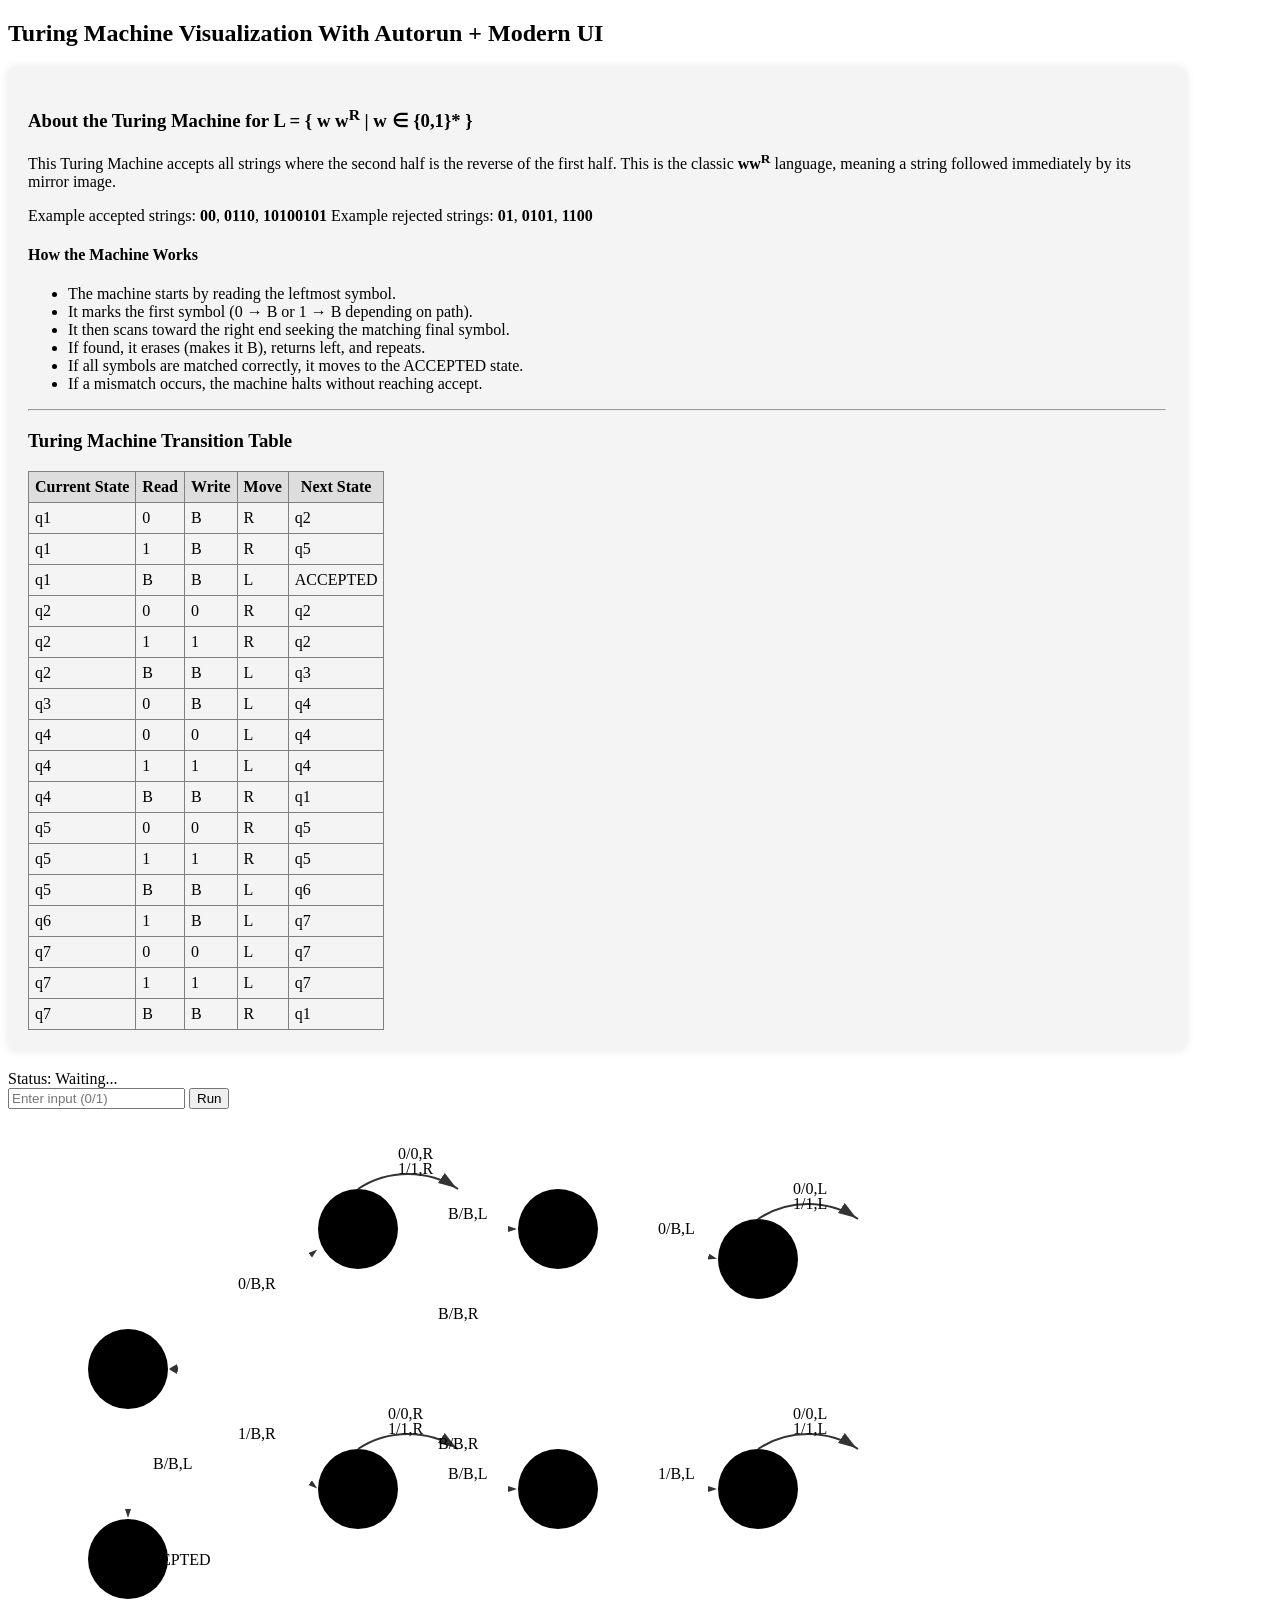
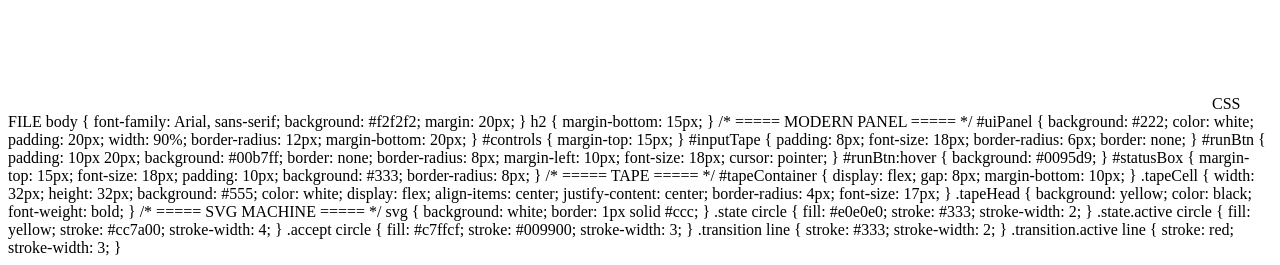
==== index.html @ 7444bf3f "index.html This is the front-end part of the website desc" ====
<!DOCTYPE html>
<html lang="en">
<head>
    <meta charset="UTF-8">
    <title>Turing Machine Visualizer</title>
    <link rel="stylesheet" href="style.css">
</head>
<body>

<h2>Turing Machine Visualization With Autorun + Modern UI</h2>
<div id="tmInfo" style="
    background:#f4f4f4;
    padding:20px;
    border-radius:8px;
    margin:20px 0;
    width: 90%;
    box-shadow:0 0 10px rgba(0,0,0,0.1);
">
    <h3>About the Turing Machine for L = { w w<sup>R</sup> | w ∈ {0,1}* }</h3>

    <p>
        This Turing Machine accepts all strings where the second half is the reverse 
        of the first half. This is the classic <b>ww<sup>R</sup></b> language, meaning a
        string followed immediately by its mirror image.
    </p>

    <p>
        Example accepted strings: <b>00</b>, <b>0110</b>, <b>10100101</b>  
        Example rejected strings: <b>01</b>, <b>0101</b>, <b>1100</b>
    </p>

    <h4>How the Machine Works</h4>
    <ul>
        <li>The machine starts by reading the leftmost symbol.</li>
        <li>It marks the first symbol (0 → B or 1 → B depending on path).</li>
        <li>It then scans toward the right end seeking the matching final symbol.</li>
        <li>If found, it erases (makes it B), returns left, and repeats.</li>
        <li>If all symbols are matched correctly, it moves to the ACCEPTED state.</li>
        <li>If a mismatch occurs, the machine halts without reaching accept.</li>
    </ul>

    <hr>

    <h3>Turing Machine Transition Table</h3>

    <table border="1" cellpadding="6" cellspacing="0" style="border-collapse:collapse;">
        <tr style="background:#ddd;">
            <th>Current State</th>
            <th>Read</th>
            <th>Write</th>
            <th>Move</th>
            <th>Next State</th>
        </tr>

        <!-- q1 -->
        <tr><td>q1</td><td>0</td><td>B</td><td>R</td><td>q2</td></tr>
        <tr><td>q1</td><td>1</td><td>B</td><td>R</td><td>q5</td></tr>
        <tr><td>q1</td><td>B</td><td>B</td><td>L</td><td>ACCEPTED</td></tr>

        <!-- q2 -->
        <tr><td>q2</td><td>0</td><td>0</td><td>R</td><td>q2</td></tr>
        <tr><td>q2</td><td>1</td><td>1</td><td>R</td><td>q2</td></tr>
        <tr><td>q2</td><td>B</td><td>B</td><td>L</td><td>q3</td></tr>

        <!-- q3 -->
        <tr><td>q3</td><td>0</td><td>B</td><td>L</td><td>q4</td></tr>

        <!-- q4 -->
        <tr><td>q4</td><td>0</td><td>0</td><td>L</td><td>q4</td></tr>
        <tr><td>q4</td><td>1</td><td>1</td><td>L</td><td>q4</td></tr>
        <tr><td>q4</td><td>B</td><td>B</td><td>R</td><td>q1</td></tr>

        <!-- q5 -->
        <tr><td>q5</td><td>0</td><td>0</td><td>R</td><td>q5</td></tr>
        <tr><td>q5</td><td>1</td><td>1</td><td>R</td><td>q5</td></tr>
        <tr><td>q5</td><td>B</td><td>B</td><td>L</td><td>q6</td></tr>

        <!-- q6 -->
        <tr><td>q6</td><td>1</td><td>B</td><td>L</td><td>q7</td></tr>

        <!-- q7 -->
        <tr><td>q7</td><td>0</td><td>0</td><td>L</td><td>q7</td></tr>
        <tr><td>q7</td><td>1</td><td>1</td><td>L</td><td>q7</td></tr>
        <tr><td>q7</td><td>B</td><td>B</td><td>R</td><td>q1</td></tr>

    </table>
</div>
<!-- Modern Control Panel -->
<div id="uiPanel">
    <div id="tapeContainer"></div>
    <div id="statusBox">Status: Waiting...</div>

    <div id="controls">
        <input type="text" id="inputTape" placeholder="Enter input (0/1)">
        <button id="runBtn">Run</button>
    </div>
</div>

<!-- Machine Diagram -->
<svg id="tmCanvas" width="1200" height="600">

    <!-- Arrowhead marker -->
    <defs>
        <marker id="arrow" markerWidth="10" markerHeight="10"
            refX="10" refY="3" orient="auto" markerUnits="strokeWidth">
            <path d="M0,0 L0,6 L9,3 z" fill="#333" />
        </marker>
    </defs>

    <!-- STATES -->
    <g class="state" id="q1" transform="translate(120,260)">
        <circle r="40"></circle>
        <text y="6">q1</text>
    </g>

    <g class="state" id="q2" transform="translate(350,120)">
        <circle r="40"></circle>
        <text y="6">q2</text>
    </g>

    <g class="state" id="q3" transform="translate(550,120)">
        <circle r="40"></circle>
        <text y="6">q3</text>
    </g>

    <g class="state" id="q4" transform="translate(750,150)">
        <circle r="40"></circle>
        <text y="6">q4</text>
    </g>

    <g class="state" id="q5" transform="translate(350,380)">
        <circle r="40"></circle>
        <text y="6">q5</text>
    </g>

    <g class="state" id="q6" transform="translate(550,380)">
        <circle r="40"></circle>
        <text y="6">q6</text>
    </g>

    <g class="state" id="q7" transform="translate(750,380)">
        <circle r="40"></circle>
        <text y="6">q7</text>
    </g>

    <g class="state accept" id="accepted" transform="translate(120,450)">
        <circle r="40"></circle>
        <text y="6">ACCEPTED</text>
    </g>

    <!-- ============= SELF LOOPS ============= -->

    <!-- q2 self-loop -->
    <path d="M350,80 C380,60 420,60 450,80"
          fill="transparent" stroke="#333" stroke-width="2" marker-end="url(#arrow)"></path>
    <text x="390" y="50">0/0,R</text>
    <text x="390" y="65">1/1,R</text>

    <!-- q4 self-loop -->
    <path d="M750,110 C780,90 820,90 850,110"
          fill="transparent" stroke="#333" stroke-width="2" marker-end="url(#arrow)"></path>
    <text x="785" y="85">0/0,L</text>
    <text x="785" y="100">1/1,L</text>

    <!-- q5 self-loop -->
    <path d="M350,340 C380,320 420,320 450,340"
          fill="transparent" stroke="#333" stroke-width="2" marker-end="url(#arrow)"></path>
    <text x="380" y="310">0/0,R</text>
    <text x="380" y="325">1/1,R</text>

    <!-- q7 self-loop -->
    <path d="M750,340 C780,320 820,320 850,340"
          fill="transparent" stroke="#333" stroke-width="2" marker-end="url(#arrow)"></path>
    <text x="785" y="310">0/0,L</text>
    <text x="785" y="325">1/1,L</text>

    <!-- ============= NEW q1 → ACCEPTED ============= -->
    <g class="transition" data-from="q1" data-to="accepted">
        <line x1="120" y1="300" x2="120" y2="410" marker-end="url(#arrow)"></line>
        <text x="145" y="360">B/B,L</text>
    </g>

    <!-- ============= MAIN TRANSITIONS ============= -->

    <g class="transition" data-from="q1" data-to="q2">
        <line x1="160" y1="260" x2="310" y2="140" marker-end="url(#arrow)"></line>
        <text x="230" y="180">0/B,R</text>
    </g>

    <g class="transition" data-from="q1" data-to="q5">
        <line x1="160" y1="260" x2="310" y2="380" marker-end="url(#arrow)"></line>
        <text x="230" y="330">1/B,R</text>
    </g>

    <g class="transition" data-from="q2" data-to="q3">
        <line x1="390" y1="120" x2="510" y2="120" marker-end="url(#arrow)"></line>
        <text x="440" y="110">B/B,L</text>
    </g>

    <g class="transition" data-from="q3" data-to="q4">
        <line x1="590" y1="120" x2="710" y2="150" marker-end="url(#arrow)"></line>
        <text x="650" y="125">0/B,L</text>
    </g>

    <g class="transition" data-from="q4" data-to="q1">
        <line x1="710" y1="150" x2="160" y2="260" marker-end="url(#arrow)"></line>
        <text x="430" y="210">B/B,R</text>
    </g>

    <g class="transition" data-from="q5" data-to="q6">
        <line x1="390" y1="380" x2="510" y2="380" marker-end="url(#arrow)"></line>
        <text x="440" y="370">B/B,L</text>
    </g>

    <g class="transition" data-from="q6" data-to="q7">
        <line x1="590" y1="380" x2="710" y2="380" marker-end="url(#arrow)"></line>
        <text x="650" y="370">1/B,L</text>
    </g>

    <g class="transition" data-from="q7" data-to="q1">
        <line x1="710" y1="380" x2="160" y2="260" marker-end="url(#arrow)"></line>
        <text x="430" y="340">B/B,R</text>
    </g>

</svg>
<script src="script.js"></script>
</body>
</html>

CSS FILE

body {
    font-family: Arial, sans-serif;
    background: #f2f2f2;
    margin: 20px;
}

h2 {
    margin-bottom: 15px;
}

/* ===== MODERN PANEL ===== */
#uiPanel {
    background: #222;
    color: white;
    padding: 20px;
    width: 90%;
    border-radius: 12px;
    margin-bottom: 20px;
}

#controls {
    margin-top: 15px;
}

#inputTape {
    padding: 8px;
    font-size: 18px;
    border-radius: 6px;
    border: none;
}

#runBtn {
    padding: 10px 20px;
    background: #00b7ff;
    border: none;
    border-radius: 8px;
    margin-left: 10px;
    font-size: 18px;
    cursor: pointer;
}

#runBtn:hover {
    background: #0095d9;
}

#statusBox {
    margin-top: 15px;
    font-size: 18px;
    padding: 10px;
    background: #333;
    border-radius: 8px;
}

/* ===== TAPE ===== */
#tapeContainer {
    display: flex;
    gap: 8px;
    margin-bottom: 10px;
}

.tapeCell {
    width: 32px;
    height: 32px;
    background: #555;
    color: white;
    display: flex;
    align-items: center;
    justify-content: center;
    border-radius: 4px;
    font-size: 17px;
}

.tapeHead {
    background: yellow;
    color: black;
    font-weight: bold;
}

/* ===== SVG MACHINE ===== */
svg {
    background: white;
    border: 1px solid #ccc;
}

.state circle {
    fill: #e0e0e0;
    stroke: #333;
    stroke-width: 2;
}

.state.active circle {
    fill: yellow;
    stroke: #cc7a00;
    stroke-width: 4;
}

.accept circle {
    fill: #c7ffcf;
    stroke: #009900;
    stroke-width: 3;
}

.transition line {
    stroke: #333;
    stroke-width: 2;
}

.transition.active line {
    stroke: red;
    stroke-width: 3;
}
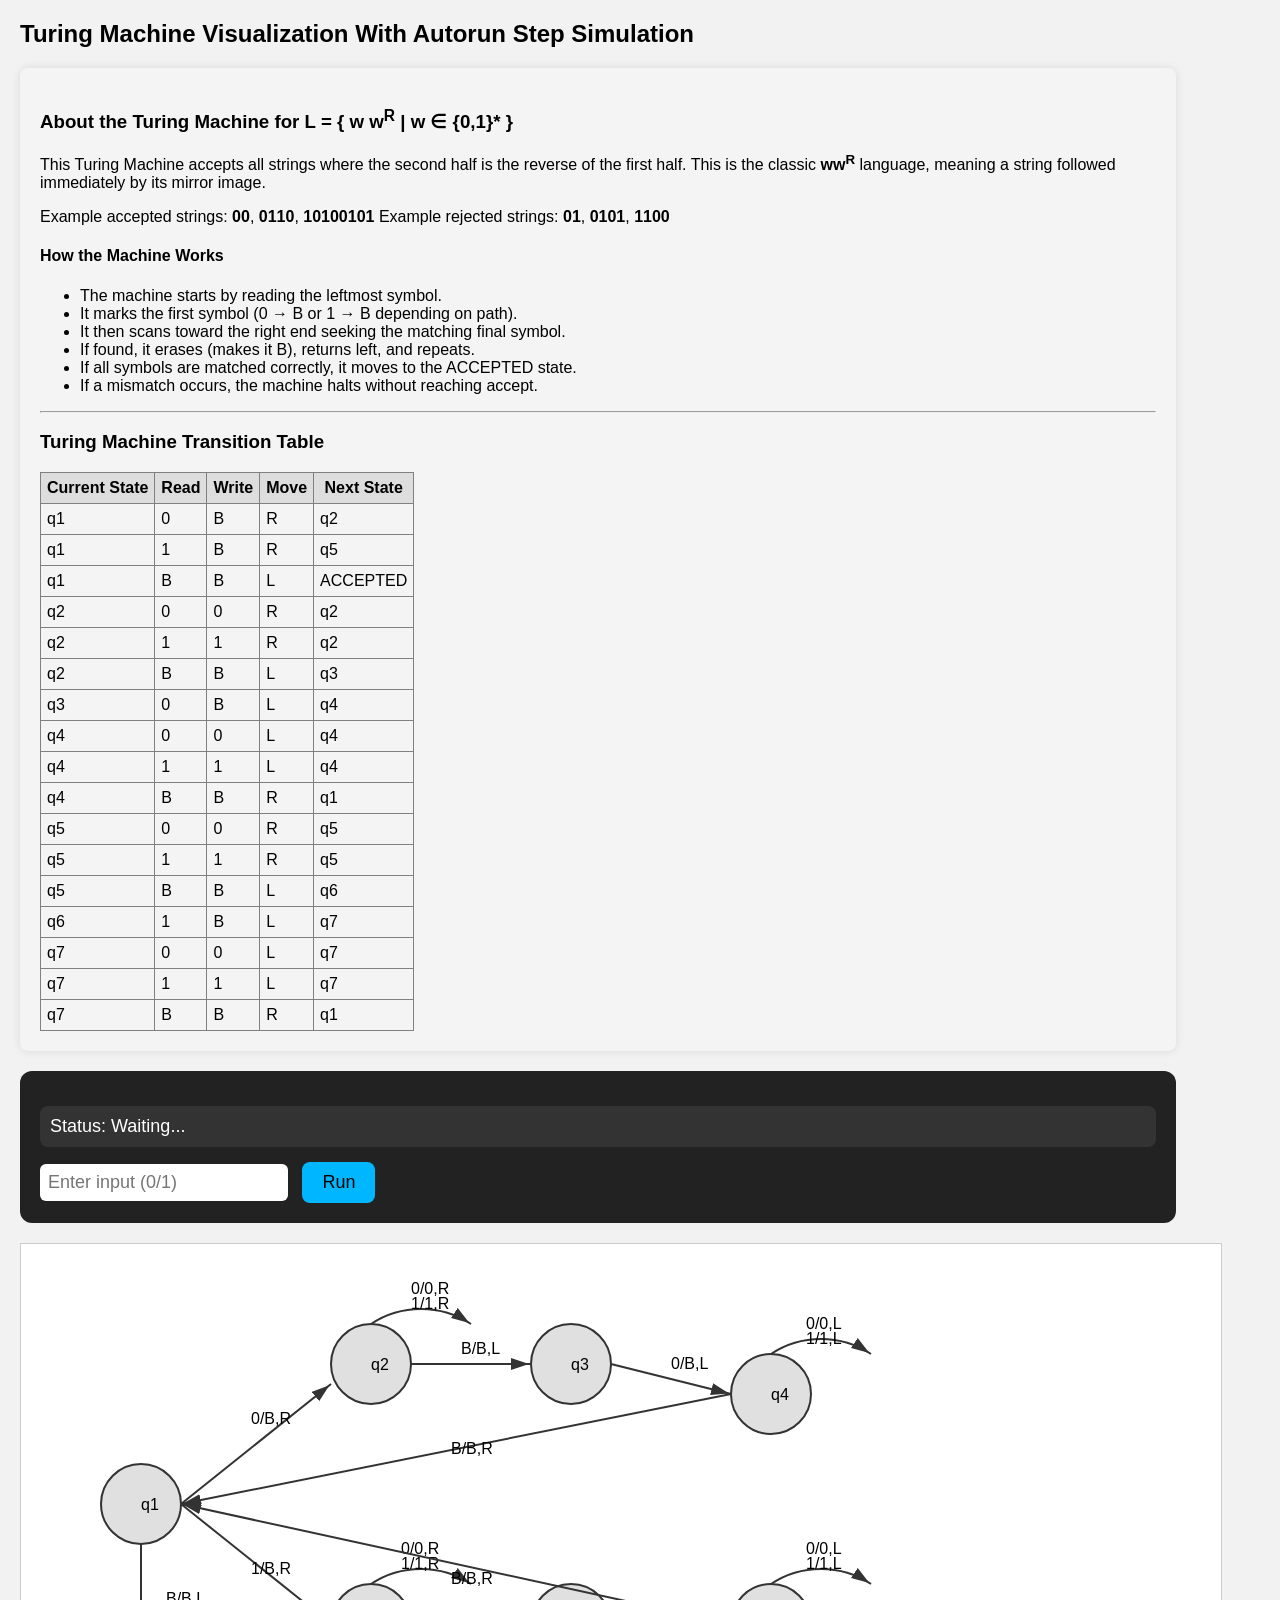
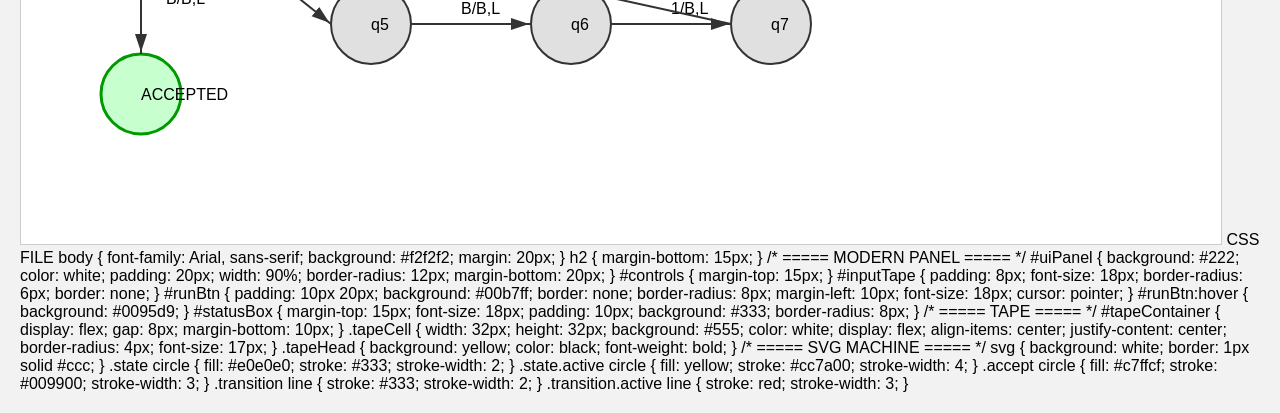
==== commit b405c19d: "Update index.html" ====
--- a/index.html
+++ b/index.html
@@ -7,7 +7,7 @@
 </head>
 <body>
 
-<h2>Turing Machine Visualization With Autorun + Modern UI</h2>
+<h2>Turing Machine Visualization With Autorun Step Simulation</h2>
 <div id="tmInfo" style="
     background:#f4f4f4;
     padding:20px;
--- a/style.css
+++ b/style.css
@@ -0,0 +1,111 @@
+body {
+    font-family: Arial, sans-serif;
+    background: #f2f2f2;
+    margin: 20px;
+}
+
+h2 {
+    margin-bottom: 15px;
+}
+
+/* ===== MODERN PANEL ===== */
+#uiPanel {
+    background: #222;
+    color: white;
+    padding: 20px;
+    width: 90%;
+    border-radius: 12px;
+    margin-bottom: 20px;
+}
+
+#controls {
+    margin-top: 15px;
+}
+
+#inputTape {
+    padding: 8px;
+    font-size: 18px;
+    border-radius: 6px;
+    border: none;
+}
+
+#runBtn {
+    padding: 10px 20px;
+    background: #00b7ff;
+    border: none;
+    border-radius: 8px;
+    margin-left: 10px;
+    font-size: 18px;
+    cursor: pointer;
+}
+
+#runBtn:hover {
+    background: #0095d9;
+}
+
+#statusBox {
+    margin-top: 15px;
+    font-size: 18px;
+    padding: 10px;
+    background: #333;
+    border-radius: 8px;
+}
+
+/* ===== TAPE ===== */
+#tapeContainer {
+    display: flex;
+    gap: 8px;
+    margin-bottom: 10px;
+}
+
+.tapeCell {
+    width: 32px;
+    height: 32px;
+    background: #555;
+    color: white;
+    display: flex;
+    align-items: center;
+    justify-content: center;
+    border-radius: 4px;
+    font-size: 17px;
+}
+
+.tapeHead {
+    background: yellow;
+    color: black;
+    font-weight: bold;
+}
+
+/* ===== SVG MACHINE ===== */
+svg {
+    background: white;
+    border: 1px solid #ccc;
+}
+
+.state circle {
+    fill: #e0e0e0;
+    stroke: #333;
+    stroke-width: 2;
+}
+
+.state.active circle {
+    fill: yellow;
+    stroke: #cc7a00;
+    stroke-width: 4;
+}
+
+.accept circle {
+    fill: #c7ffcf;
+    stroke: #009900;
+    stroke-width: 3;
+}
+
+.transition line {
+    stroke: #333;
+    stroke-width: 2;
+}
+
+.transition.active line {
+    stroke: red;
+    stroke-width: 3;
+}
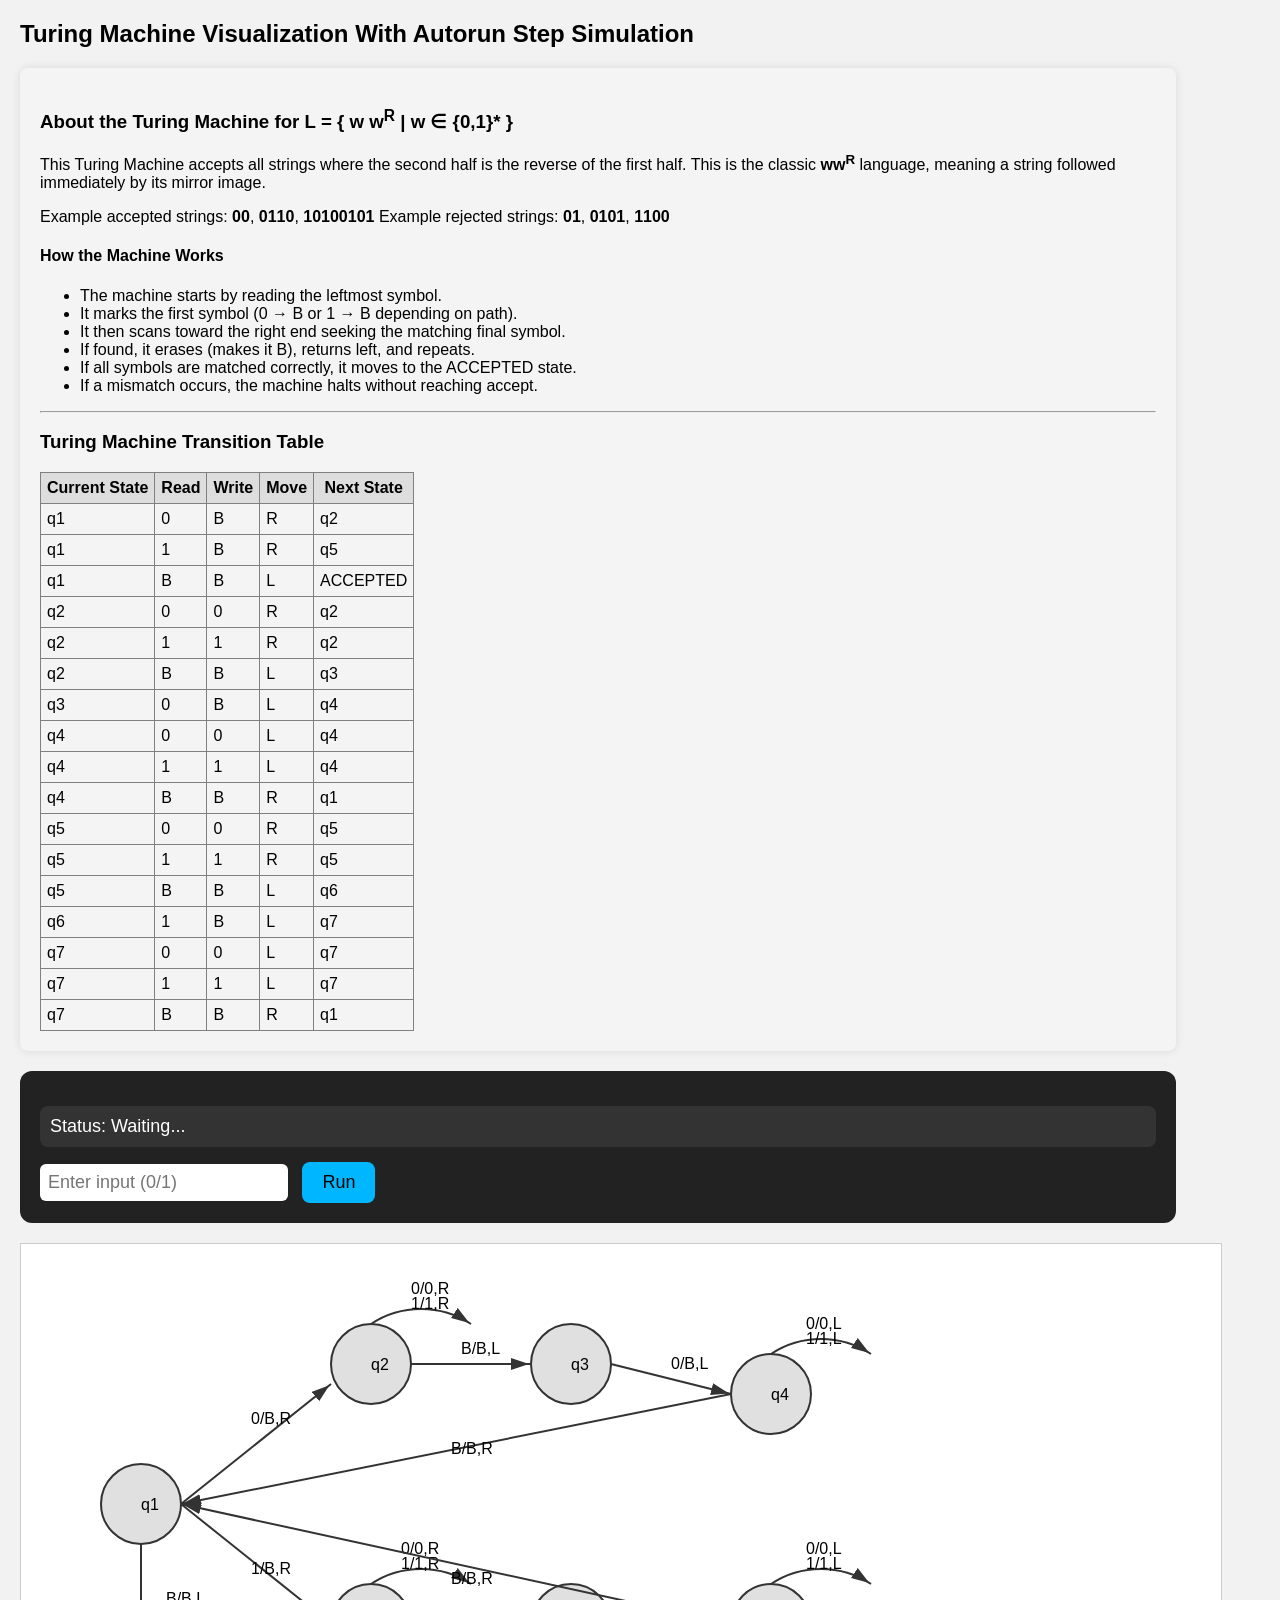
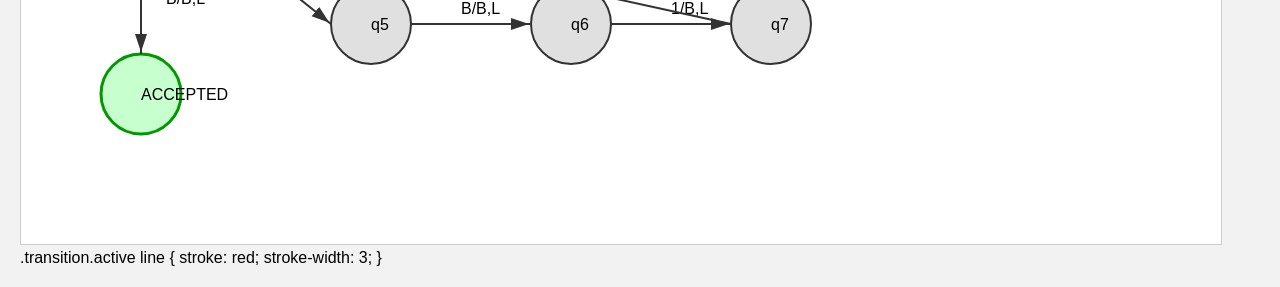
==== commit fab1c2b0: "Update index.html" ====
--- a/index.html
+++ b/index.html
@@ -85,7 +85,6 @@
 
     </table>
 </div>
-<!-- Modern Control Panel -->
 <div id="uiPanel">
     <div id="tapeContainer"></div>
     <div id="statusBox">Status: Waiting...</div>
@@ -98,8 +97,7 @@
 
 <!-- Machine Diagram -->
 <svg id="tmCanvas" width="1200" height="600">
-
-    <!-- Arrowhead marker -->
+    
     <defs>
         <marker id="arrow" markerWidth="10" markerHeight="10"
             refX="10" refY="3" orient="auto" markerUnits="strokeWidth">
@@ -148,7 +146,6 @@
         <text y="6">ACCEPTED</text>
     </g>
 
-    <!-- ============= SELF LOOPS ============= -->
 
     <!-- q2 self-loop -->
     <path d="M350,80 C380,60 420,60 450,80"
@@ -174,13 +171,14 @@
     <text x="785" y="310">0/0,L</text>
     <text x="785" y="325">1/1,L</text>
 
-    <!-- ============= NEW q1 → ACCEPTED ============= -->
+    
     <g class="transition" data-from="q1" data-to="accepted">
         <line x1="120" y1="300" x2="120" y2="410" marker-end="url(#arrow)"></line>
         <text x="145" y="360">B/B,L</text>
     </g>
 
-    <!-- ============= MAIN TRANSITIONS ============= -->
+
+    
 
     <g class="transition" data-from="q1" data-to="q2">
         <line x1="160" y1="260" x2="310" y2="140" marker-end="url(#arrow)"></line>
@@ -222,119 +220,16 @@
         <text x="430" y="340">B/B,R</text>
     </g>
 
+    
 </svg>
 <script src="script.js"></script>
+    
 </body>
+    
 </html>
 
-CSS FILE
-
-body {
-    font-family: Arial, sans-serif;
-    background: #f2f2f2;
-    margin: 20px;
-}
-
-h2 {
-    margin-bottom: 15px;
-}
-
-/* ===== MODERN PANEL ===== */
-#uiPanel {
-    background: #222;
-    color: white;
-    padding: 20px;
-    width: 90%;
-    border-radius: 12px;
-    margin-bottom: 20px;
-}
-
-#controls {
-    margin-top: 15px;
-}
-
-#inputTape {
-    padding: 8px;
-    font-size: 18px;
-    border-radius: 6px;
-    border: none;
-}
-
-#runBtn {
-    padding: 10px 20px;
-    background: #00b7ff;
-    border: none;
-    border-radius: 8px;
-    margin-left: 10px;
-    font-size: 18px;
-    cursor: pointer;
-}
-
-#runBtn:hover {
-    background: #0095d9;
-}
-
-#statusBox {
-    margin-top: 15px;
-    font-size: 18px;
-    padding: 10px;
-    background: #333;
-    border-radius: 8px;
-}
-
-/* ===== TAPE ===== */
-#tapeContainer {
-    display: flex;
-    gap: 8px;
-    margin-bottom: 10px;
-}
-
-.tapeCell {
-    width: 32px;
-    height: 32px;
-    background: #555;
-    color: white;
-    display: flex;
-    align-items: center;
-    justify-content: center;
-    border-radius: 4px;
-    font-size: 17px;
-}
-
-.tapeHead {
-    background: yellow;
-    color: black;
-    font-weight: bold;
-}
-
-/* ===== SVG MACHINE ===== */
-svg {
-    background: white;
-    border: 1px solid #ccc;
-}
-
-.state circle {
-    fill: #e0e0e0;
-    stroke: #333;
-    stroke-width: 2;
-}
-
-.state.active circle {
-    fill: yellow;
-    stroke: #cc7a00;
-    stroke-width: 4;
-}
-
-.accept circle {
-    fill: #c7ffcf;
-    stroke: #009900;
-    stroke-width: 3;
-}
-
-.transition line {
-    stroke: #333;
-    stroke-width: 2;
-}
+
+
 
 .transition.active line {
     stroke: red;
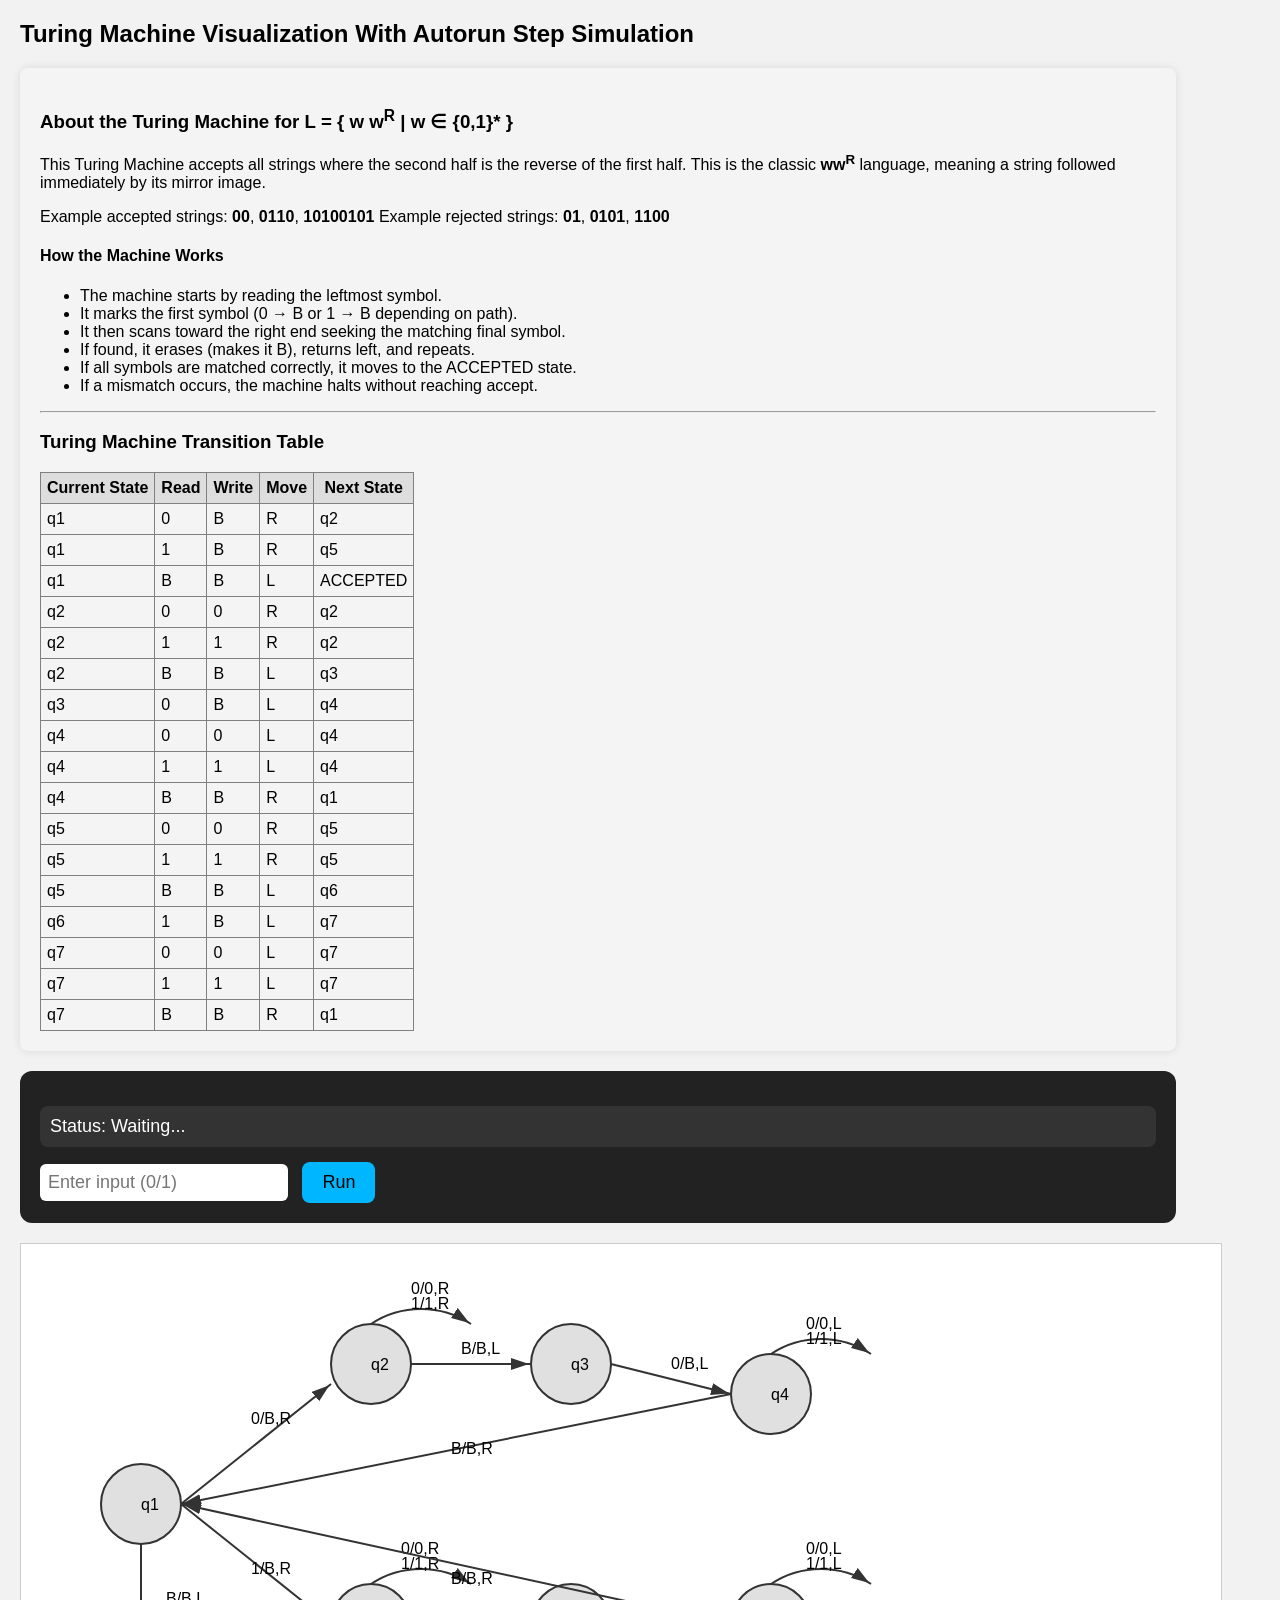
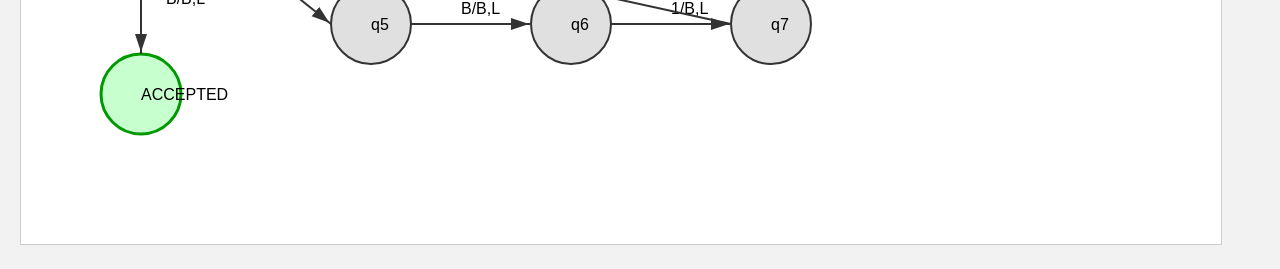
==== commit 559233be: "index.html This is the front-end part of the website consisting of how the Turing Machine works, it'" ====
--- a/index.html
+++ b/index.html
@@ -52,12 +52,11 @@
             <th>Next State</th>
         </tr>
 
-        <!-- q1 -->
         <tr><td>q1</td><td>0</td><td>B</td><td>R</td><td>q2</td></tr>
         <tr><td>q1</td><td>1</td><td>B</td><td>R</td><td>q5</td></tr>
         <tr><td>q1</td><td>B</td><td>B</td><td>L</td><td>ACCEPTED</td></tr>
 
-        <!-- q2 -->
+
         <tr><td>q2</td><td>0</td><td>0</td><td>R</td><td>q2</td></tr>
         <tr><td>q2</td><td>1</td><td>1</td><td>R</td><td>q2</td></tr>
         <tr><td>q2</td><td>B</td><td>B</td><td>L</td><td>q3</td></tr>
@@ -228,10 +227,3 @@
     
 </html>
 
-
-
-
-.transition.active line {
-    stroke: red;
-    stroke-width: 3;
-}
